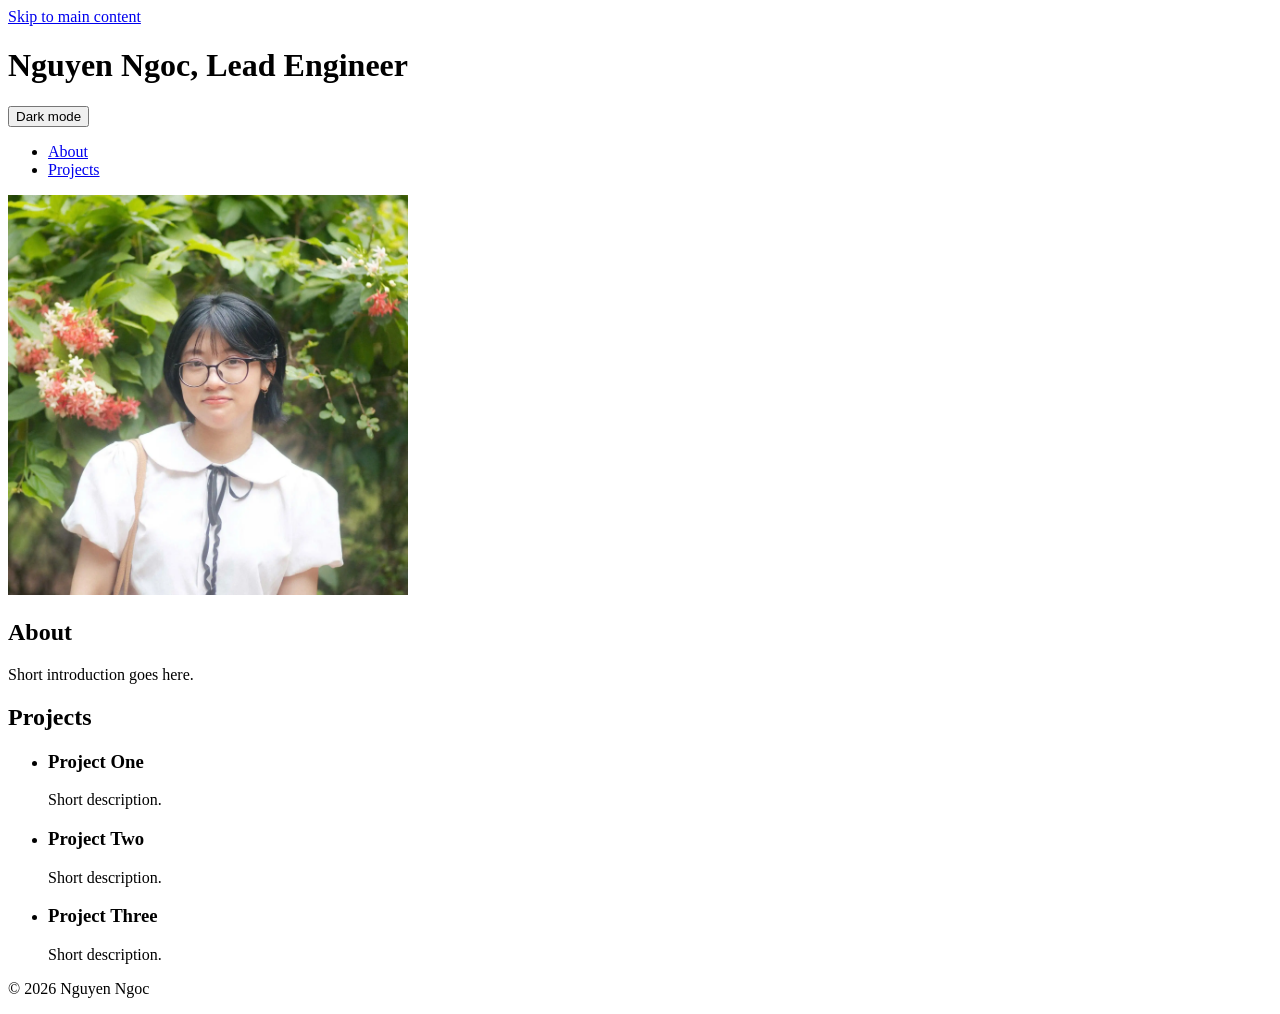
==== exc3/index.html @ 8e0ac49a "feat(html): hero section" ====
<!DOCTYPE html>
<html lang="en">
<head>
    <meta charset="UTF-8">
    <meta name="viewport" content="width=device-width, initial-scale=1.0">
    <title>Developer Portfolio</title>
    <link rel="stylesheet" href="style.css">
    <script src="theme.js" defer></script>
</head>
<body>
   <header>
     <a href="#main-content" class="skip-link">Skip to main content</a>
     <h1>Nguyen Ngoc, Lead Engineer</h1>
     <button type="button" id="theme-btn" aria-pressed="false">Dark mode</button>
   </header>


  <nav aria-label="Primary">
    <ul>
      <li><a href="#about">About</a></li>
      <li><a href="#projects">Projects</a></li>
    </ul>
  </nav>


  <main id="main-content">
     <section id="hero" aria-labelledby="hero-title">
    <img
      src="avt.webp"
      alt="Portrait of Nguyen Ngoc"
      width="400"
      height="400"
      decoding="async"
      fetchpriority="high">
  </section>

    <section id="about" aria-labelledby="about-title">
      <h2 id="about-title">About</h2>
      <p>Short introduction goes here.</p>
    </section>

    <section id="projects" aria-labelledby="projects-title">
     <h2 id="projects-title">Projects</h2>
     <ul class="project-grid">
      <li class="project-card"><h3>Project One</h3><p>Short description.</p></li>
      <li class="project-card"><h3>Project Two</h3><p>Short description.</p></li>
      <li class="project-card"><h3>Project Three</h3><p>Short description.</p></li>
    </ul>
   </section>
  </main>

  <footer>
    <p>&copy; 2026 Nguyen Ngoc</p>
  </footer>
</body>
</html>
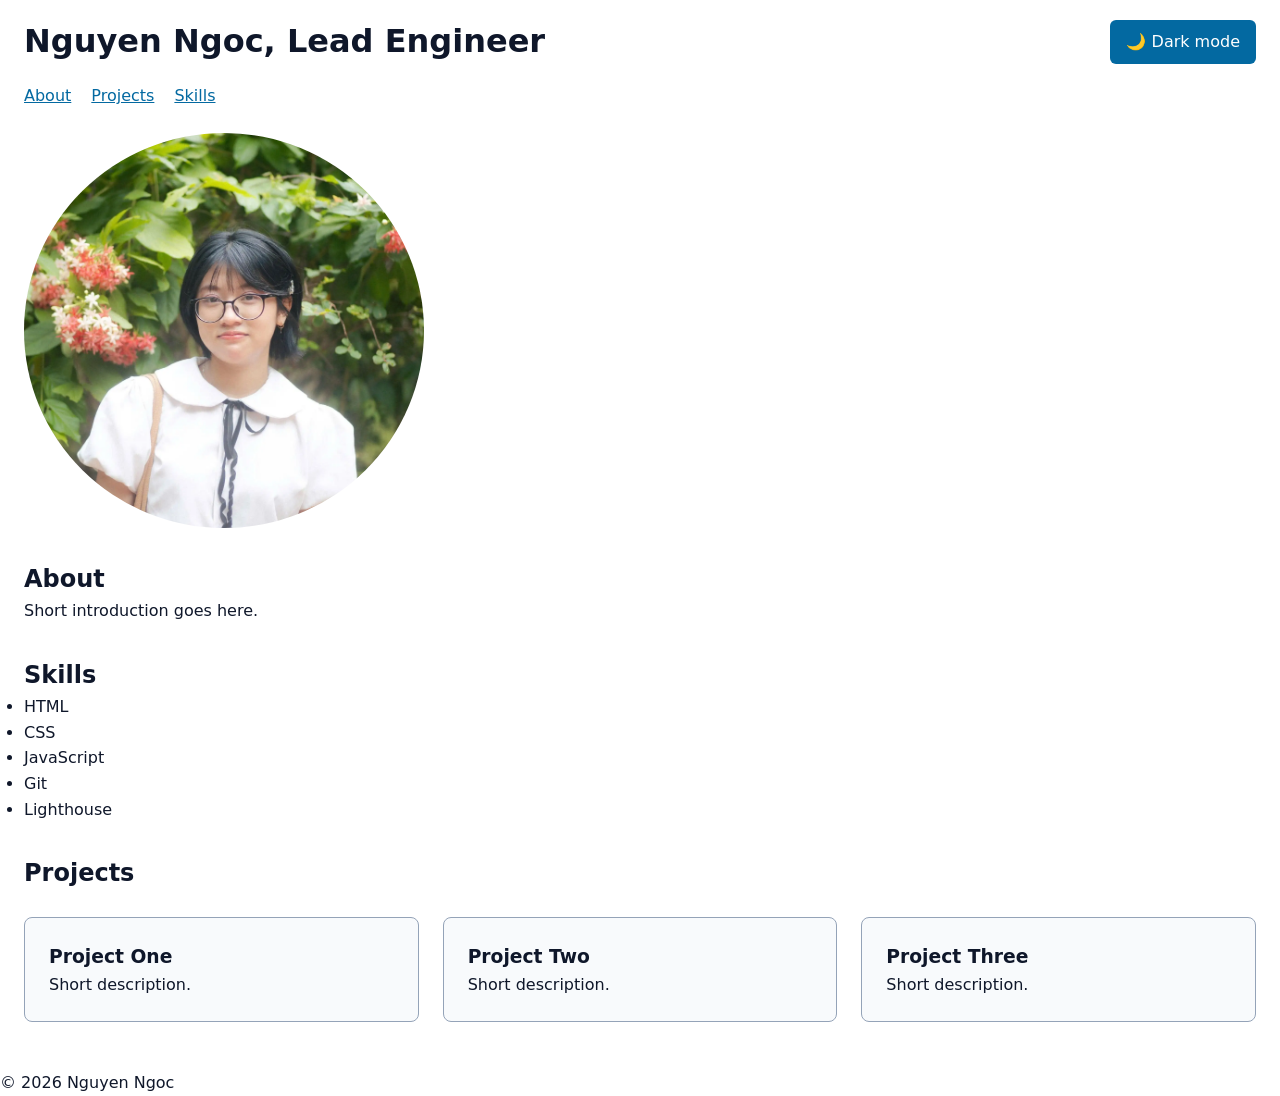
==== commit 75e89796: "feat(html): skills matrix markup" ====
--- a/exc3/index.html
+++ b/exc3/index.html
@@ -11,7 +11,10 @@
    <header>
      <a href="#main-content" class="skip-link">Skip to main content</a>
      <h1>Nguyen Ngoc, Lead Engineer</h1>
-     <button type="button" id="theme-btn" aria-pressed="false">Dark mode</button>
+    <button type="button" id="theme-btn" aria-pressed="false">
+      <span aria-hidden="true" id="theme-icon">🌙</span>
+      <span id="theme-label">Dark mode</span>
+    </button>
    </header>
 
 
@@ -19,6 +22,7 @@
     <ul>
       <li><a href="#about">About</a></li>
       <li><a href="#projects">Projects</a></li>
+      <li><a href="#skills">Skills</a></li>
     </ul>
   </nav>
 
@@ -39,6 +43,17 @@
       <p>Short introduction goes here.</p>
     </section>
 
+    <section id="skills" aria-labelledby="skills-title">
+  <h2 id="skills-title">Skills</h2>
+  <ul class="skills-grid">
+    <li class="badge" data-category="frontend">HTML</li>
+    <li class="badge" data-category="frontend">CSS</li>
+    <li class="badge" data-category="frontend">JavaScript</li>
+    <li class="badge" data-category="tools">Git</li>
+    <li class="badge" data-category="tools">Lighthouse</li>
+  </ul>
+</section>
+
     <section id="projects" aria-labelledby="projects-title">
      <h2 id="projects-title">Projects</h2>
      <ul class="project-grid">
--- a/exc3/style.css
+++ b/exc3/style.css
@@ -0,0 +1,118 @@
+/* ---------- Reset ---------- */
+*, *::before, *::after {
+  box-sizing: border-box;
+  margin: 0;
+  padding: 0;
+}
+
+/* ---------- Design tokens (nơi DUY NHẤT được có mã hex) ---------- */
+:root {
+  --bg-primary: #ffffff;
+  --text-primary: #0f172a;
+  --accent: #0369a1;
+  --card-bg: #f8fafc;
+  --border-color: #94a3b8;
+  --on-accent: #ffffff;
+}
+
+:root[data-theme="dark"] {
+  --bg-primary: #0f172a;
+  --text-primary: #f8fafc;
+  --accent: #38bdf8;
+  --card-bg: #1e293b;
+  --border-color: #64748b;
+  --on-accent: #0f172a;
+}
+
+html {
+  color-scheme: light dark;
+}
+
+body {
+  font-family: system-ui, -apple-system, sans-serif;
+  line-height: 1.6;
+  background: var(--bg-primary);
+  color: var(--text-primary);
+}
+
+a { color: var(--accent); }
+
+:focus-visible {
+  outline: 3px solid var(--accent);
+  outline-offset: 2px;
+}
+
+/* ---------- Layout ---------- */
+header {
+  display: flex;
+  justify-content: space-between;
+  align-items: center;
+  gap: 1.5rem;
+  padding: 1rem 1.5rem;
+}
+
+nav ul {
+  display: flex;
+  flex-wrap: wrap;
+  list-style: none;
+  gap: 1.25rem;
+  padding: 0 1.5rem;
+}
+
+main {
+  padding: 1.5rem;
+}
+
+section + section {
+  margin-top: 2rem;
+}
+
+.project-grid {
+  display: grid;
+  grid-template-columns: repeat(auto-fit, minmax(min(280px, 100%), 1fr));
+  gap: 1.5rem;
+  list-style: none;
+  padding: 1.5rem 0;
+}
+
+.project-card {
+  background: var(--card-bg);
+  border: 1px solid var(--border-color);
+  border-radius: 8px;
+  padding: 1.5rem;
+}
+
+button {
+  font: inherit;
+  padding: 0.5rem 1rem;
+  min-height: 44px;
+  background: var(--accent);
+  color: var(--on-accent);
+  border: 0;
+  border-radius: 6px;
+  cursor: pointer;
+}
+
+.skip-link {
+  position: absolute;
+  inset-inline-start: 1rem;
+  inset-block-start: -4rem;  
+  padding: 0.5rem 1rem;
+  background: var(--accent);
+  color: var(--on-accent);
+  border-radius: 6px;
+}
+.skip-link:focus { inset-block-start: 1rem; }
+
+
+#hero {
+  display: grid;
+  gap: 1rem;
+  justify-items: start;
+}
+
+#hero img {
+  max-width: 100%;
+  height: auto;
+  border-radius: 50%;
+}
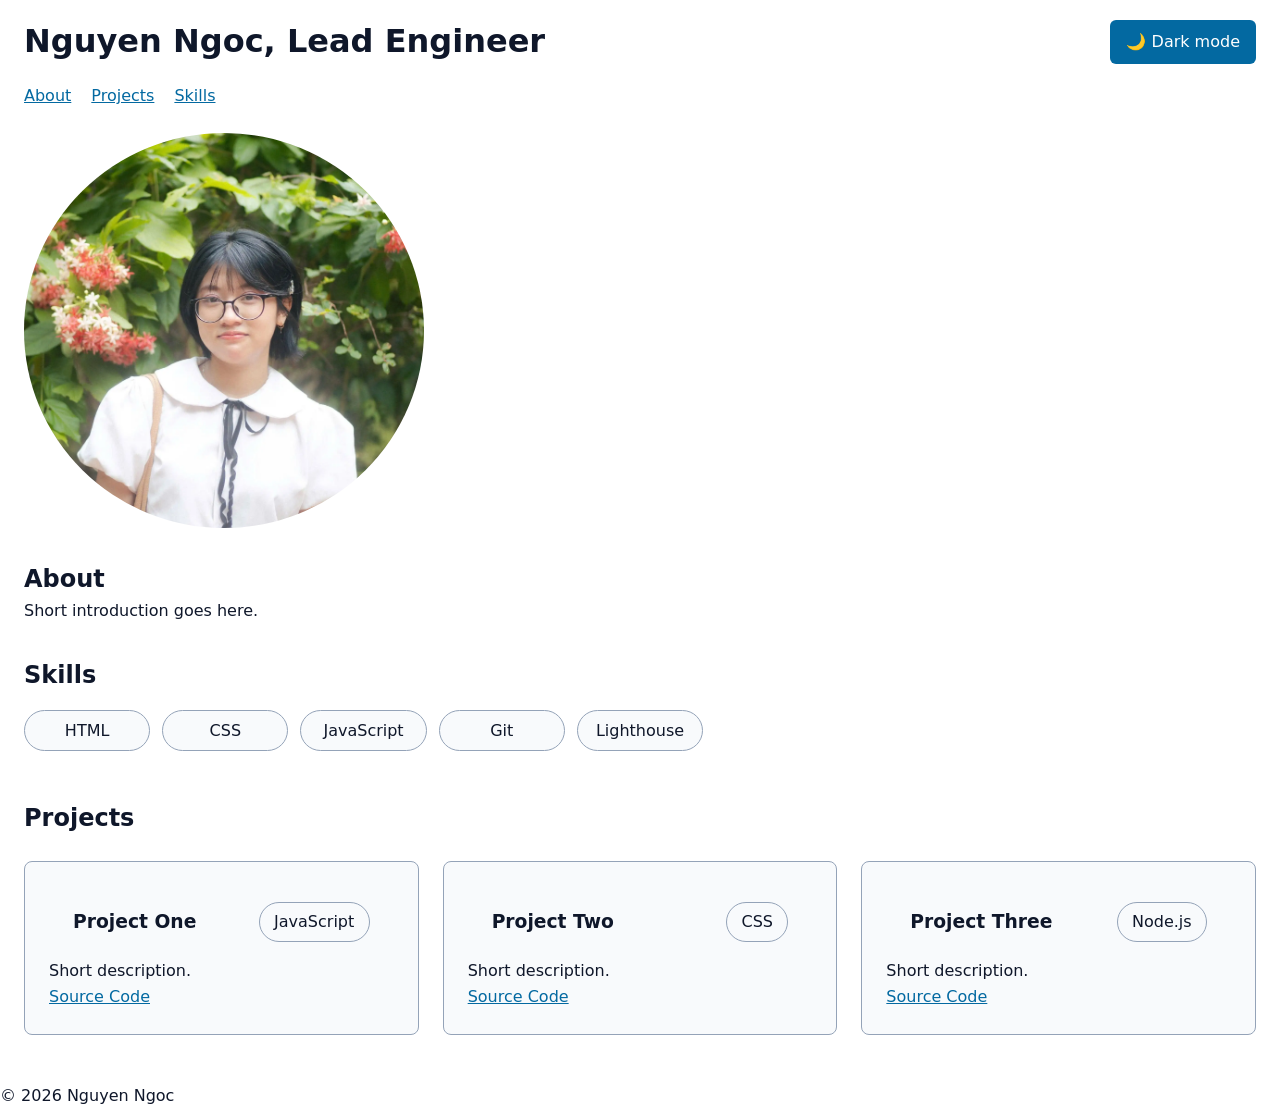
==== commit 2a1dac4f: "feat(html): project cards as article blocks" ====
--- a/exc3/index.html
+++ b/exc3/index.html
@@ -53,15 +53,49 @@
     <li class="badge" data-category="tools">Lighthouse</li>
   </ul>
 </section>
+  <section id="projects" aria-labelledby="projects-title">
+    <h2 id="projects-title">Projects</h2>
+    <ul class="project-grid">
+      <li>
+        <article class="project-card" data-category="frontend">
+          <header class="card-header">
+            <h3>Project One</h3>
+            <span class="badge">JavaScript</span>
+          </header>
+          <p>Short description.</p>
+          <footer class="card-footer">
+            <a href="#" aria-label="Source code for Project One">Source Code</a>
+          </footer>
+        </article>
+      </li>
 
-    <section id="projects" aria-labelledby="projects-title">
-     <h2 id="projects-title">Projects</h2>
-     <ul class="project-grid">
-      <li class="project-card"><h3>Project One</h3><p>Short description.</p></li>
-      <li class="project-card"><h3>Project Two</h3><p>Short description.</p></li>
-      <li class="project-card"><h3>Project Three</h3><p>Short description.</p></li>
+      <li>
+        <article class="project-card" data-category="frontend">
+          <header class="card-header">
+            <h3>Project Two</h3>
+            <span class="badge">CSS</span>
+          </header>
+          <p>Short description.</p>
+          <footer class="card-footer">
+            <a href="#" aria-label="Source code for Project Two">Source Code</a>
+          </footer>
+        </article>
+      </li>
+
+      <li>
+        <article class="project-card" data-category="backend">
+          <header class="card-header">
+            <h3>Project Three</h3>
+            <span class="badge">Node.js</span>
+          </header>
+          <p>Short description.</p>
+          <footer class="card-footer">
+            <a href="#" aria-label="Source code for Project Three">Source Code</a>
+          </footer>
+        </article>
+      </li>
     </ul>
-   </section>
+  </section>
   </main>
 
   <footer>
--- a/exc3/style.css
+++ b/exc3/style.css
@@ -115,4 +115,20 @@
   max-width: 100%;
   height: auto;
   border-radius: 50%;
+}
+
+.skills-grid {
+  display: grid;
+  grid-template-columns: repeat(auto-fill, minmax(min(120px, 100%), 1fr));
+  gap: 0.75rem;
+  list-style: none;
+  padding: 1rem 0;
+}
+
+.badge {
+  background: var(--card-bg);
+  border: 1px solid var(--border-color);
+  border-radius: 999px;
+  padding: 0.4rem 0.9rem;
+  text-align: center;
 }
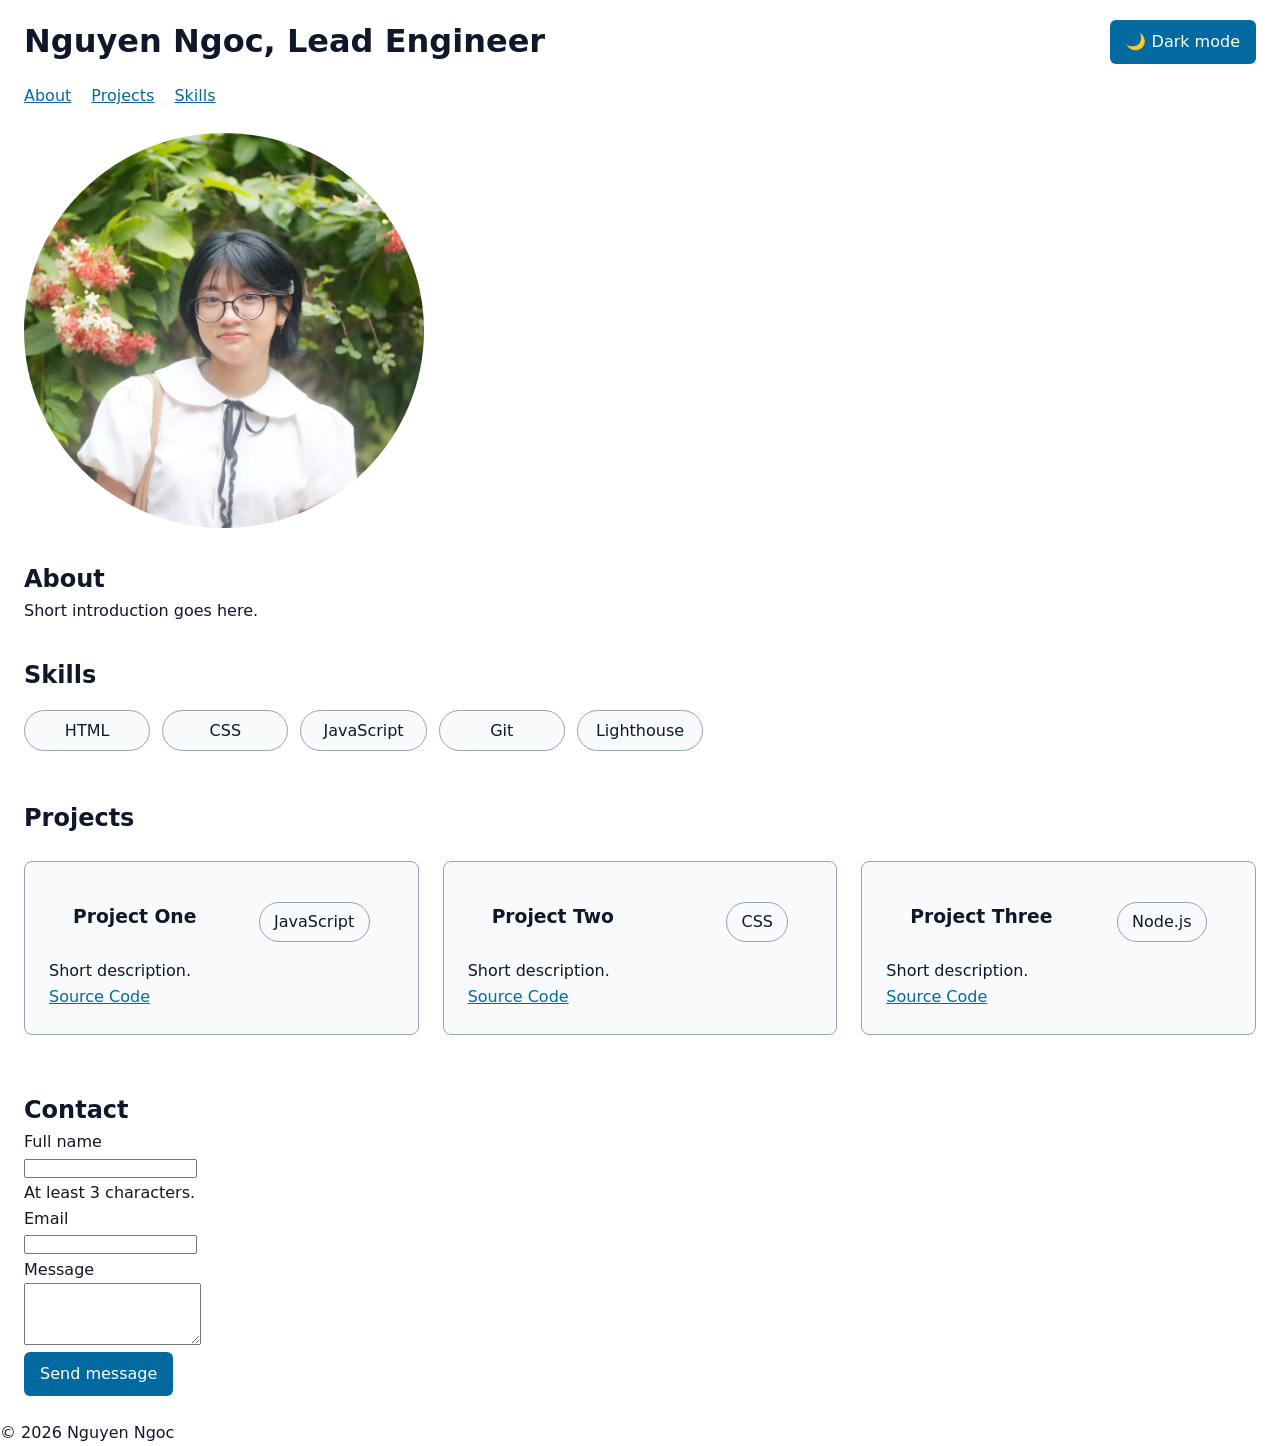
==== commit 8a263d48: "feat(html): validated contact form" ====
--- a/exc3/index.html
+++ b/exc3/index.html
@@ -96,6 +96,32 @@
       </li>
     </ul>
   </section>
+
+
+  <section id="contact" aria-labelledby="contact-title">
+  <h2 id="contact-title">Contact</h2>
+  <form id="contact-form" novalidate>
+    <p>
+      <label for="contact-name">Full name</label><br>
+      <input type="text" id="contact-name" name="name" required minlength="3"
+             autocomplete="name" aria-describedby="name-hint">
+    </p>
+    <p id="name-hint">At least 3 characters.</p>
+
+    <p>
+      <label for="contact-email">Email</label><br>
+      <input type="email" id="contact-email" name="email" required autocomplete="email">
+    </p>
+
+    <p>
+      <label for="contact-message">Message</label><br>
+      <textarea id="contact-message" name="message" rows="4" required minlength="10"></textarea>
+    </p>
+
+    <button type="submit">Send message</button>
+    <p id="form-status" role="status" aria-live="polite"></p>
+  </form>
+</section>
   </main>
 
   <footer>
--- a/exc3/style.css
+++ b/exc3/style.css
@@ -131,4 +131,16 @@
   border-radius: 999px;
   padding: 0.4rem 0.9rem;
   text-align: center;
+}
+
+
+.card-header {
+  display: flex;
+  justify-content: space-between;
+  align-items: flex-start;
+  gap: 0.75rem;
+}
+
+.card-footer {
+  margin-top: auto;
 }
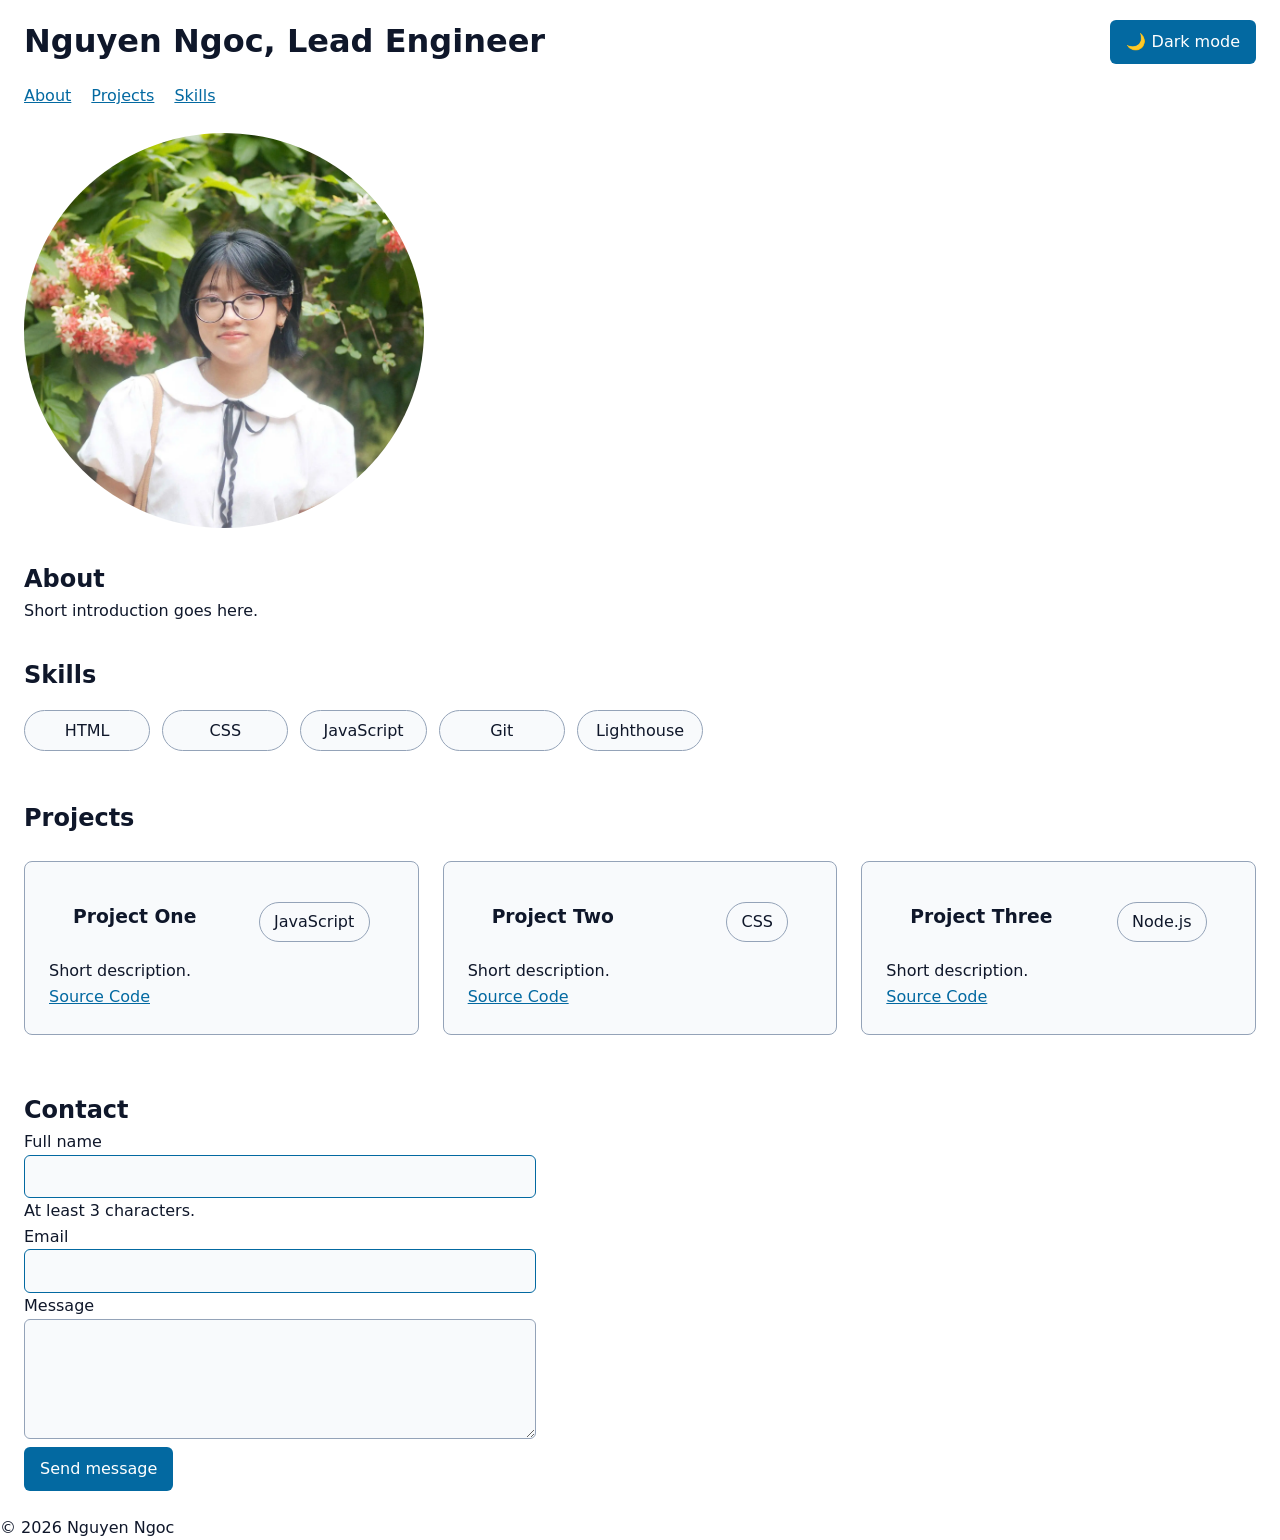
==== commit 4d9ca159: "feat(html): load contact script" ====
--- a/exc3/index.html
+++ b/exc3/index.html
@@ -6,6 +6,7 @@
     <title>Developer Portfolio</title>
     <link rel="stylesheet" href="style.css">
     <script src="theme.js" defer></script>
+    <script src="contact.js" defer></script>
 </head>
 <body>
    <header>
--- a/exc3/style.css
+++ b/exc3/style.css
@@ -143,4 +143,20 @@
 
 .card-footer {
   margin-top: auto;
+}
+
+#contact-form input,
+#contact-form textarea {
+  width: 100%;
+  max-width: 32rem;
+  font: inherit;
+  padding: 0.5rem;
+  color: var(--text-primary);
+  background: var(--card-bg);
+  border: 1px solid var(--border-color);
+  border-radius: 6px;
+}
+
+#contact-form input:invalid:not(:placeholder-shown) {
+  border-color: var(--accent);
 }
